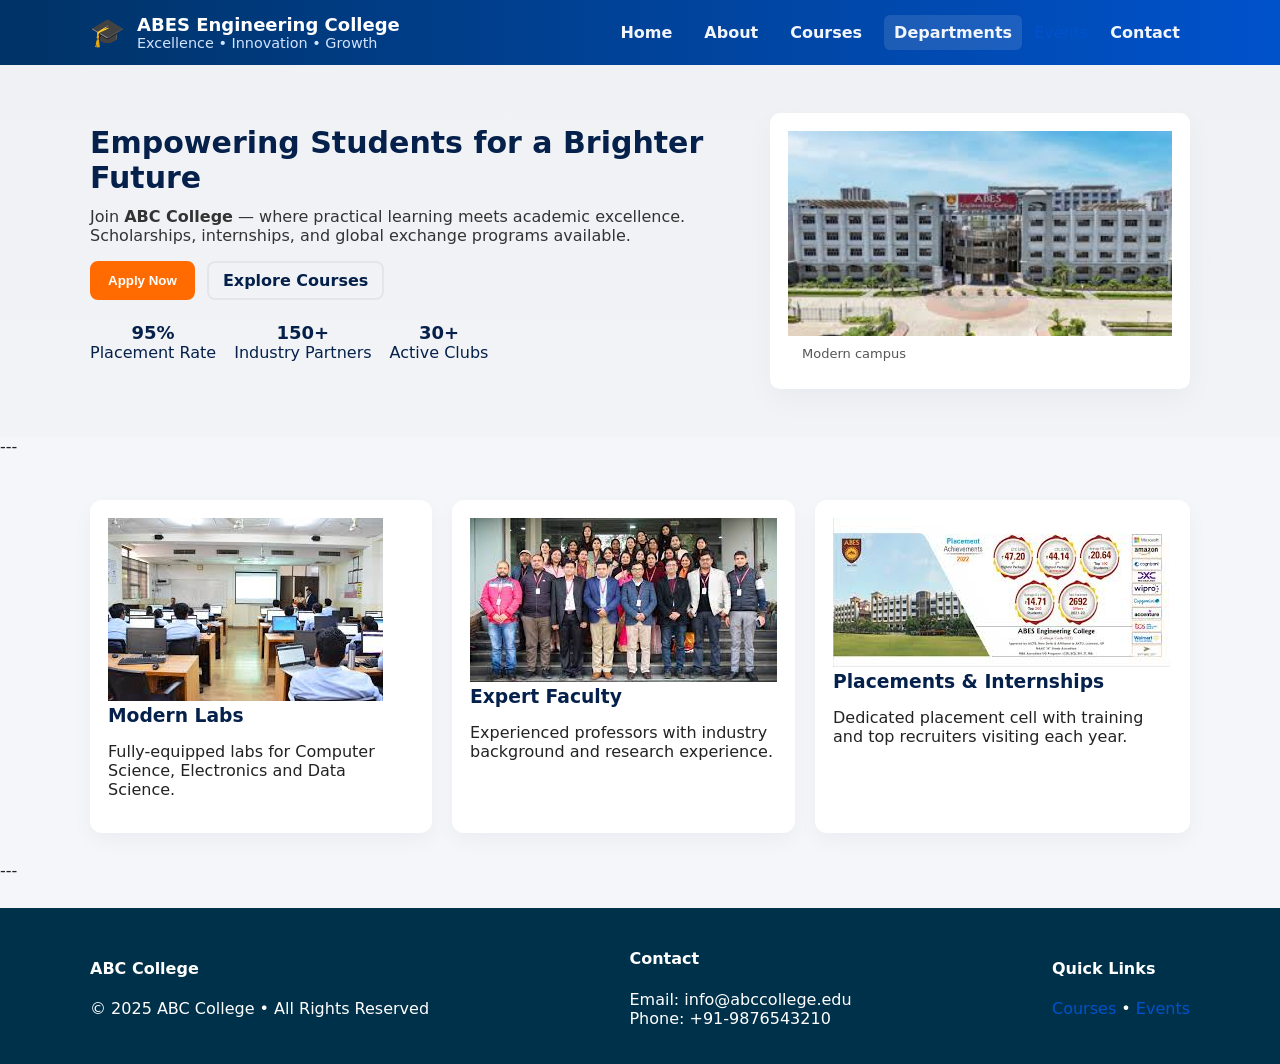
==== index.html @ 1a809150 "upload full project" ====
<!DOCTYPE html>
<html lang="en">
<head>
  <meta charset="utf-8" />
  <meta name="viewport" content="width=device-width,initial-scale=1" />
  <title>ABC College - Home</title>
  <link rel="stylesheet" href="style.css" />
  <script src="script.js" defer></script>
</head>
<body>
  <header class="site-header">
    <div class="container header-inner">
      <div class="brand">
        <div class="logo">🎓</div>
        <div>
          <h1 class="brand-title">ABES Engineering College</h1>
          <p class="tagline">Excellence • Innovation • Growth</p>
        </div>
      </div>
      <button class="menu-toggle" aria-label="Toggle menu">☰</button>
      <nav class="nav">
        <a href="index.html" class="nav-link">Home</a>
        <a href="about.html" class="nav-link">About</a>
        <a href="courses.html" class="nav-link">Courses</a>
        <a href="departments.html" class="nav-link active">Departments</a>
        <a href="events.html" class->Events</a>
        <a href="contact.html" class="nav-link">Contact</a>
      </nav>
    </div>
  </header>


  <section class="hero">
    <div class="container hero-grid">
      <div class="hero-left">
        <h2>Empowering Students for a Brighter Future</h2>
        <p class="lead">Join <strong>ABC College</strong> — where practical learning meets academic excellence. Scholarships, internships, and global exchange programs available.</p>

        <div class="hero-cta">
          <button id="applyBtn" class="btn btn-primary">Apply Now</button>
          <a href="courses.html" class="btn btn-outline">Explore Courses</a>
        </div>

        <ul class="hero-stats">
          <li><strong>95%</strong><span>Placement Rate</span></li>
          <li><strong>150+</strong><span>Industry Partners</span></li>
          <li><strong>30+</strong><span>Active Clubs</span></li>
        </ul>
      </div>

      <div class="hero-right">
        <div class="card card-illustration">
          <img src="college.jpg" alt="Modern college campus building" />
          <figcaption>Modern campus</figcaption>
        </div>
      </div>
    </div>
  </section>

  ---
  
  <section class="section container features">
    
    <div class="feature">
      <img src="lab.jpg" alt="Fully equipped modern computer and data science lab" class="feature-img" /> 
      <div class="feature-content">
        <h3>Modern Labs</h3>
        <p>Fully-equipped labs for Computer Science, Electronics and Data Science.</p>
      </div>
    </div>
    
    <div class="feature">
      <img src="faculty.jpg" alt="Experienced professor teaching students in a bright classroom" class="feature-img" />
      <div class="feature-content">
        <h3>Expert Faculty</h3>
        <p>Experienced professors with industry background and research experience.</p>
      </div>
    </div>
    
    <div class="feature">
      <img src="placement.jpg" alt="Students interacting with top recruiters at a placement drive" class="feature-img" />
      <div class="feature-content">
        <h3>Placements & Internships</h3>
        <p>Dedicated placement cell with training and top recruiters visiting each year.</p>
      </div>
    </div>
    
  </section>

  ---

  <footer class="site-footer">
    <div class="container footer-grid">
      <div>
        <h4>ABC College</h4>
        <p>© 2025 ABC College • All Rights Reserved</p>
      </div>
      <div>
        <h4>Contact</h4>
        <p>Email: info@abccollege.edu<br/>Phone: +91-9876543210</p>
      </div>
      <div>
        <h4>Quick Links</h4>
        <p><a href="courses.html">Courses</a> • <a href="events.html">Events</a></p>
      </div>
    </div>
  </footer>
  
  <div id="admissionModal" class="modal" aria-hidden="true">
    <div class="modal-panel" role="dialog" aria-modal="true" aria-labelledby="admissionTitle">
      <button class="modal-close" id="closeModal" aria-label="Close modal">✕</button>

      <div class="modal-split">
        <div class="modal-left">
          <h2 id="admissionTitle">Admission Form — 2025</h2>
          <p class="muted">Fill the form below to begin your application. Our admissions team will reach out within 2 business days.</p>

          <ul class="modal-bullets">
            <li><strong>Documents:</strong> 10th/12th marksheet, photo ID, passport photo</li>
            <li><strong>Fee:</strong> Application fee ₹500 (online)</li>
            <li><strong>Scholarships:</strong> Merit and need-based available</li>
          </ul>
        </div>

        <div class="modal-right">
          <form id="admissionForm" class="form">
            <div class="form-row">
              <label for="fullname">Full Name</label>
              <input id="fullname" name="fullname" type="text" required />
            </div>

            <div class="form-row">
              <label for="email">Email</label>
              <input id="email" name="email" type="email" required />
            </div>

            <div class="form-row">
              <label for="course">Choose Course</label>
              <select id="course" name="course" required>
                <option value="">-- Select --</option>
                <option>BCA</option>
                <option>MBA</option>
                <option>B.tech</option>
                <option>M.tech</option>
                <option>MCA</option>
                <option>M.sc</option>
              </select>
            </div>

            <div class="form-row">
              <label for="phone">Mobile Number</label>
              <input id="phone" name="phone" type="tel" pattern="[0-9]{10}" placeholder="10 digit mobile" required />
            </div>

            <div class="form-row">
              <label for="note">Short Statement</label>
              <textarea id="note" name="note" rows="3" maxlength="600" placeholder="Why do you want to join ABES E College?" required></textarea>
            </div>

            <div class="form-row form-actions">
              <button type="submit" class="btn btn-primary full">Submit Application</button>
            </div>

            <div class="form-note">By submitting you agree to our <a href="about.html">terms & policies</a>.</div>
          </form>
        </div>
      </div>
    </div>
  </div>

</body>
</html>
---- style.css ----
/* ========== RESET & BASE ========== */
* { box-sizing: border-box; }
html,body { margin:0; padding:0; font-family: Inter, system-ui, Arial, sans-serif; color:#222; background:#f4f6f9; }
a { color: #0052cc; text-decoration: none; }
.container { width: 92%; max-width: 1100px; margin: 0 auto; }

/* ========== HEADER ========== */
.site-header { background: linear-gradient(90deg,#003366,#0052cc); color:#fff; }
.header-inner { display:flex; gap:16px; align-items:center; justify-content:space-between; padding: 14px 0; }
.brand { display:flex; gap:12px; align-items:center; }
.logo { font-size:28px; }
.brand-title { margin:0; font-size:18px; font-weight:700; }
.brand-sub { font-size:12px; opacity:0.9; }

/* NAV */
.nav { display:flex; gap:12px; align-items:center; }
.nav-link { color:#fff; padding:8px 10px; border-radius:6px; opacity:0.95; font-weight:600; }
.nav-link:hover { background: rgba(255,255,255,0.08); }
.nav-link.active { background: rgba(255,255,255,0.12); }

/* menu toggle for small */
.menu-toggle { display:none; background:none; border:none; color:#fff; font-size:22px; cursor:pointer; }

/* ========== HERO ========== */
.hero { padding:48px 0; background:linear-gradient(180deg, rgba(0,0,0,0.02), rgba(0,0,0,0.01)); }
.hero-grid { display:grid; grid-template-columns: 1fr 420px; gap:30px; align-items:center; }
.hero-left h2 { font-size:30px; margin:0 0 12px 0; color:#05204a; }
.lead { color:#333; margin:0 0 16px 0; }
.hero-cta { display:flex; gap:12px; margin:14px 0 22px 0; }
.btn { padding:10px 16px; border-radius:8px; display:inline-block; font-weight:700; cursor:pointer; border:2px solid transparent; }
.btn-primary { background: #ff6b00; color:#fff; border-color: #ff6b00; }
.btn-primary:hover { background:#ff7f26; }
.btn-outline { background:transparent; color:#05204a; border:2px solid rgba(5,32,74,0.06); padding:8px 14px; }
.btn-outline:hover { background:#fff; box-shadow: 0 6px 18px rgba(3,37,78,0.06); }

/* hero stats */
.hero-stats { list-style:none; display:flex; gap:18px; margin-top:18px; padding:0; }
.hero-stats li { text-align:center; color:#05204a; }
.hero-stats strong { display:block; font-size:18px; }

/* hero card */
.card-illustration { background:#fff; border-radius:12px; overflow:hidden; box-shadow: 0 10px 30px rgba(3,37,78,0.06); }
.card-illustration img { width:100%; display:block; }
.card-illustration figcaption { padding:10px 14px; font-size:13px; color:#555; }

/* ========== SECTIONS ========== */
.section { padding:28px 0; }
.section-light { background:#ffffff; border-radius:10px; padding:20px; box-shadow: 0 6px 20px rgba(3,37,78,0.03); margin: 20px auto; }

/* features */
.features { display:flex; gap:20px; justify-content:space-between; margin-top:16px; }
.feature { background:#fff; padding:18px; border-radius:12px; flex:1; box-shadow: 0 8px 20px rgba(3,37,78,0.04); }
.feature h3 { margin:0 0 8px 0; color:#05204a; }

/* news grid */
.news-grid { display:grid; grid-template-columns: repeat(3,1fr); gap:16px; }
.news-card { background:#fff; padding:16px; border-radius:10px; box-shadow: 0 8px 20px rgba(3,37,78,0.04); }

/* ========== CARDS & GRIDS ========== */
.card-grid { display:grid; grid-template-columns: repeat(auto-fit,minmax(260px,1fr)); gap:16px; margin-top:12px; }
.card { background:#fff; padding:18px; border-radius:10px; box-shadow: 0 10px 30px rgba(3,37,78,0.04); }
.card h3 { margin-top:0; }
.card-cta { margin-top:12px; }

/* departments */
.dept-grid { display:grid; grid-template-columns: repeat(auto-fit,minmax(220px,1fr)); gap:14px; }
.dept-card { background:#fff; padding:16px; border-radius:10px; box-shadow: 0 8px 24px rgba(3,37,78,0.04); }

/* events */
.events-grid { display:grid; grid-template-columns: repeat(auto-fit,minmax(220px,1fr)); gap:16px; margin-top:12px; }
.event-card { background:#fff; padding:16px; border-radius:10px; box-shadow: 0 8px 24px rgba(3,37,78,0.04); position:relative; overflow:hidden; }
.event-date { position:absolute; right:12px; top:12px; background: #ff6b00; color:#fff; padding:6px 10px; border-radius:8px; font-weight:700; }

/* contact grid */
.contact-grid { display:grid; grid-template-columns: 1fr 1fr 1fr; gap:14px; align-items:start; }

/* contact cards */
.contact-card, .contact-form-card { background:#fff; padding:16px; border-radius:10px; box-shadow: 0 8px 24px rgba(3,37,78,0.04); }

/* form basics */
.form { display:flex; flex-direction:column; gap:8px; }
.form-row { display:flex; flex-direction:column; }
.form-row label { font-weight:600; margin-bottom:6px; color:#16325c; }
input[type="text"], input[type="email"], input[type="tel"], select, textarea { padding:10px; border-radius:8px; border:1px solid #d6dfee; background:#fbfdff; font-size:14px; }

/* form actions */
.form-actions { margin-top:8px; }
.full { width:100%; }

/* small helper */
.muted { color:#5a6b89; font-size:14px; }
.form-note { margin-top:8px; font-size:13px; color:#5a6b89; }

/* ========== MODAL ========== */
.modal { position:fixed; inset:0; display:none; align-items:center; justify-content:center; background: rgba(2,6,23,0.45); z-index:99999; padding:24px; }
.modal-panel { width:100%; max-width:980px; background:#fff; border-radius:12px; overflow:hidden; box-shadow: 0 25px 60px rgba(3,37,78,0.35); position:relative; }
.modal-close { position:absolute; right:12px; top:12px; background:#fff; border:none; font-size:18px; cursor:pointer; padding:6px 8px; border-radius:8px; }
.modal-split { display:grid; grid-template-columns: 1fr 420px; gap:0; }
.modal-left { padding:28px 34px; background: linear-gradient(180deg,#f7fbff,#fff); min-height:100%; }
.modal-right { padding:24px 28px; background:#fff; }
.modal-bullets { list-style:none; padding:0; margin-top:16px; color:#42506b; }
.modal-bullets li { margin:8px 0; }

/* ========== FOOTER ========== */
.site-footer { background:#00314a; color:#fff; padding:20px 0; margin-top:28px; }
.footer-grid { display:flex; gap:20px; justify-content:space-between; align-items:center; }

/* ========== THANKYOU ========== */
.thankyou { display:flex; align-items:center; justify-content:center; min-height:60vh; }
.thank-card { background:#fff; padding:36px; border-radius:12px; text-align:center; box-shadow: 0 20px 60px rgba(3,37,78,0.1); }

/* ========== TOAST ========== */
.toast { position:fixed; right:18px; bottom:18px; background:#05204a; color:#fff; padding:12px 16px; border-radius:8px; display:none; box-shadow: 0 8px 30px rgba(3,37,78,0.2); }

/* ========== RESPONSIVE ========== */
@media (max-width: 980px) {
  .hero-grid { grid-template-columns: 1fr; }
  .modal-split { grid-template-columns: 1fr; }
  .nav { display:none; position:absolute; right:18px; top:72px; background: linear-gradient(90deg,#003366,#0052cc); padding:10px; border-radius:8px; flex-direction:column; width:220px; }
  .menu-toggle { display:block; }
  .contact-grid { grid-template-columns: 1fr; }
  .hero-stats { flex-direction:column; gap:8px; align-items:flex-start;}
  .news-grid { grid-template-columns: 1fr; }
}

@media (max-width: 520px) {
  .container { width:94%; }
  .header-inner { gap:8px; }
  .brand-sub { display:none; }
  .brand-title { font-size:16px; }
  .hero-left h2 { font-size:20px; }
}
.tagline {
  font-size: 0.9rem;
  color: #d0e4ff;
  margin: 0;
}


.event-date {
    position: absolute;
    top: 5px; 
    right: 5px; 
    
    background-color: #ff7f00;
    color: white;
    padding: 5px 10px;
    border-radius: 5px;
    font-weight: bold;
    font-size: 0.9em;
    z-index: 10;
}

.event-card {
    position: relative;
    /* Other card styles here */
}

.event-card h3 {
    margin-top: 15px;
}
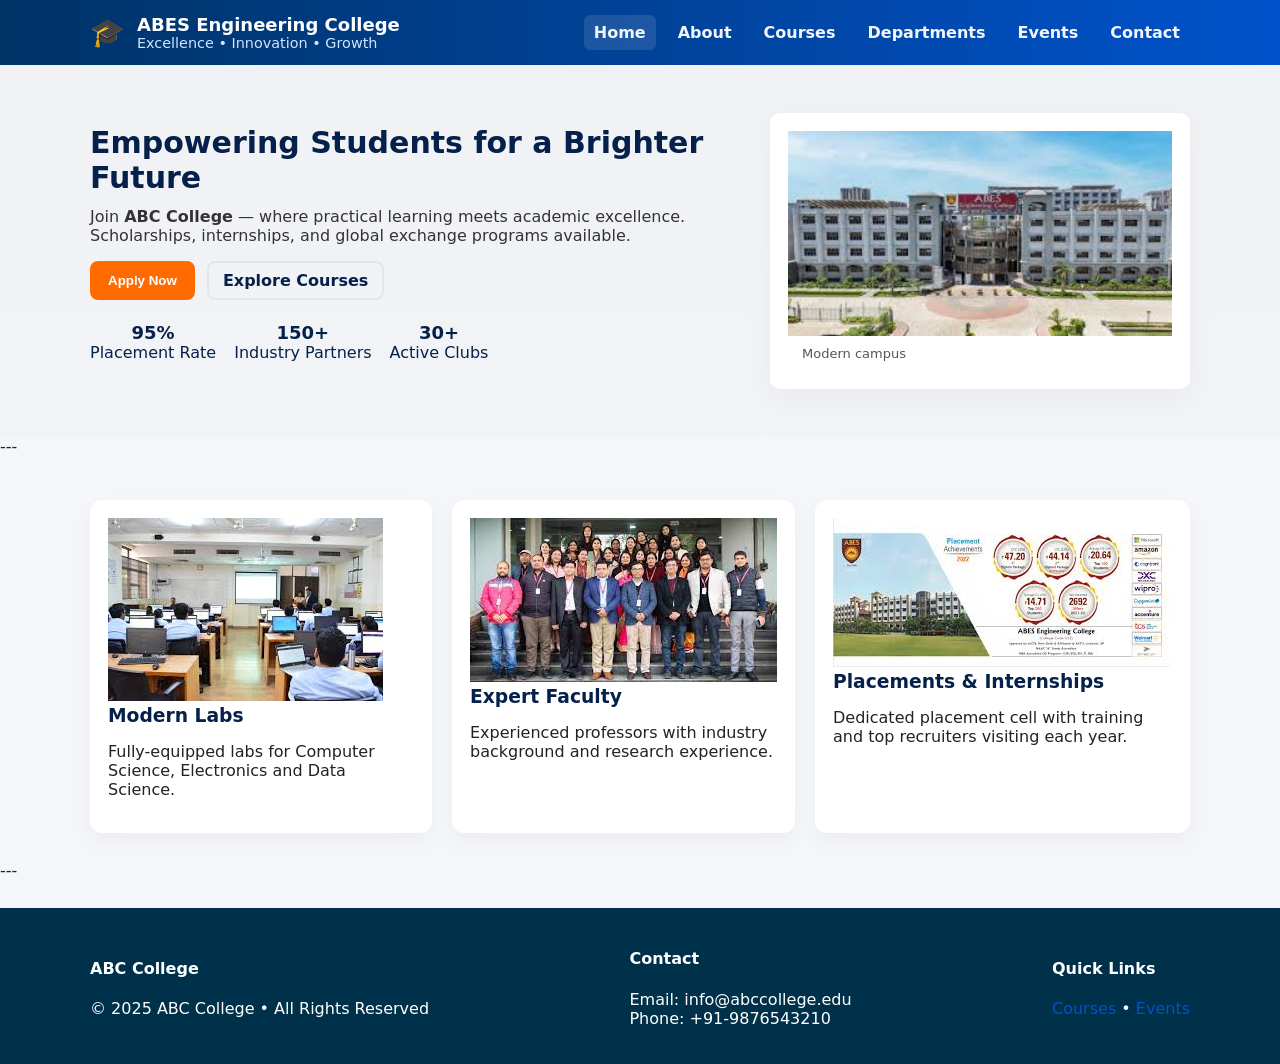
==== commit 7f8b8e8c: "all files updated" ====
--- a/index.html
+++ b/index.html
@@ -19,11 +19,11 @@
       </div>
       <button class="menu-toggle" aria-label="Toggle menu">☰</button>
       <nav class="nav">
-        <a href="index.html" class="nav-link">Home</a>
+        <a href="index.html" class="nav-link active">Home</a>
         <a href="about.html" class="nav-link">About</a>
         <a href="courses.html" class="nav-link">Courses</a>
-        <a href="departments.html" class="nav-link active">Departments</a>
-        <a href="events.html" class->Events</a>
+        <a href="departments.html" class="nav-link">Departments</a>
+        <a href="events.html" class="nav-link">Events</a>
         <a href="contact.html" class="nav-link">Contact</a>
       </nav>
     </div>
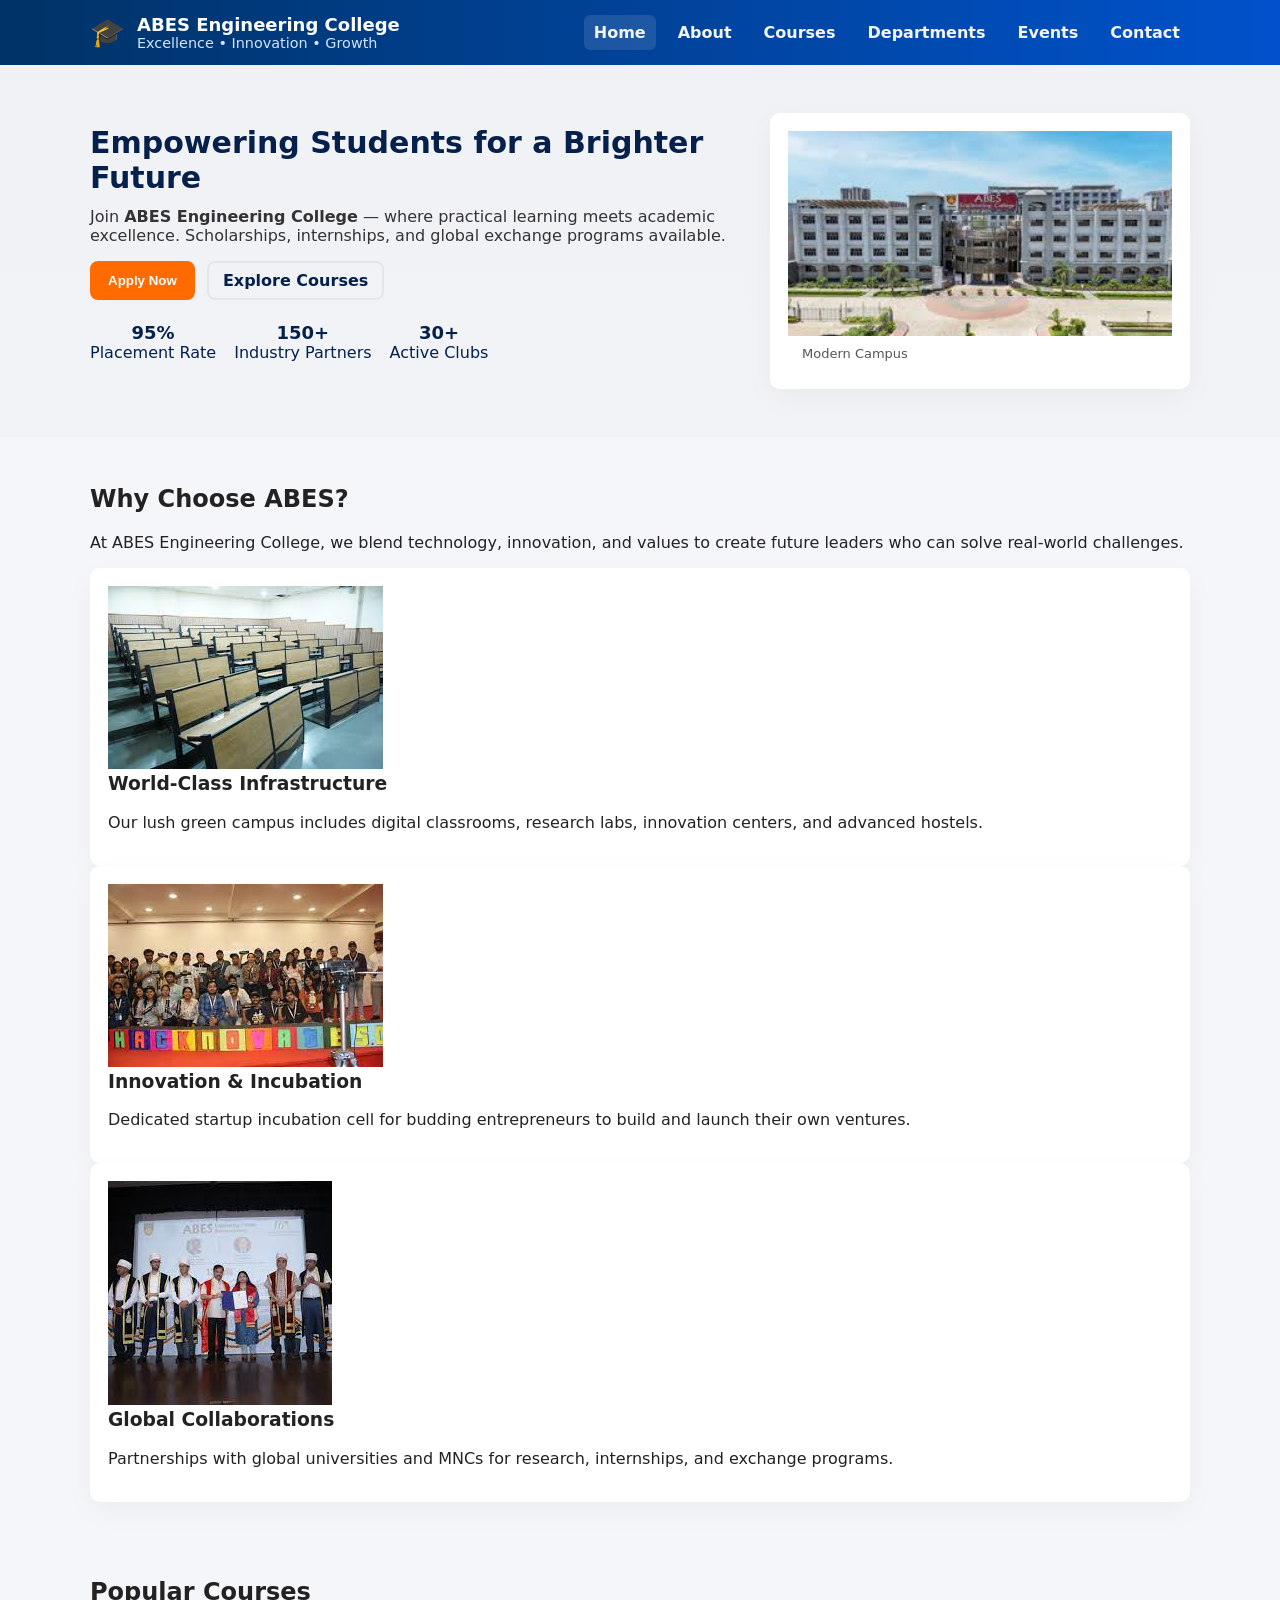
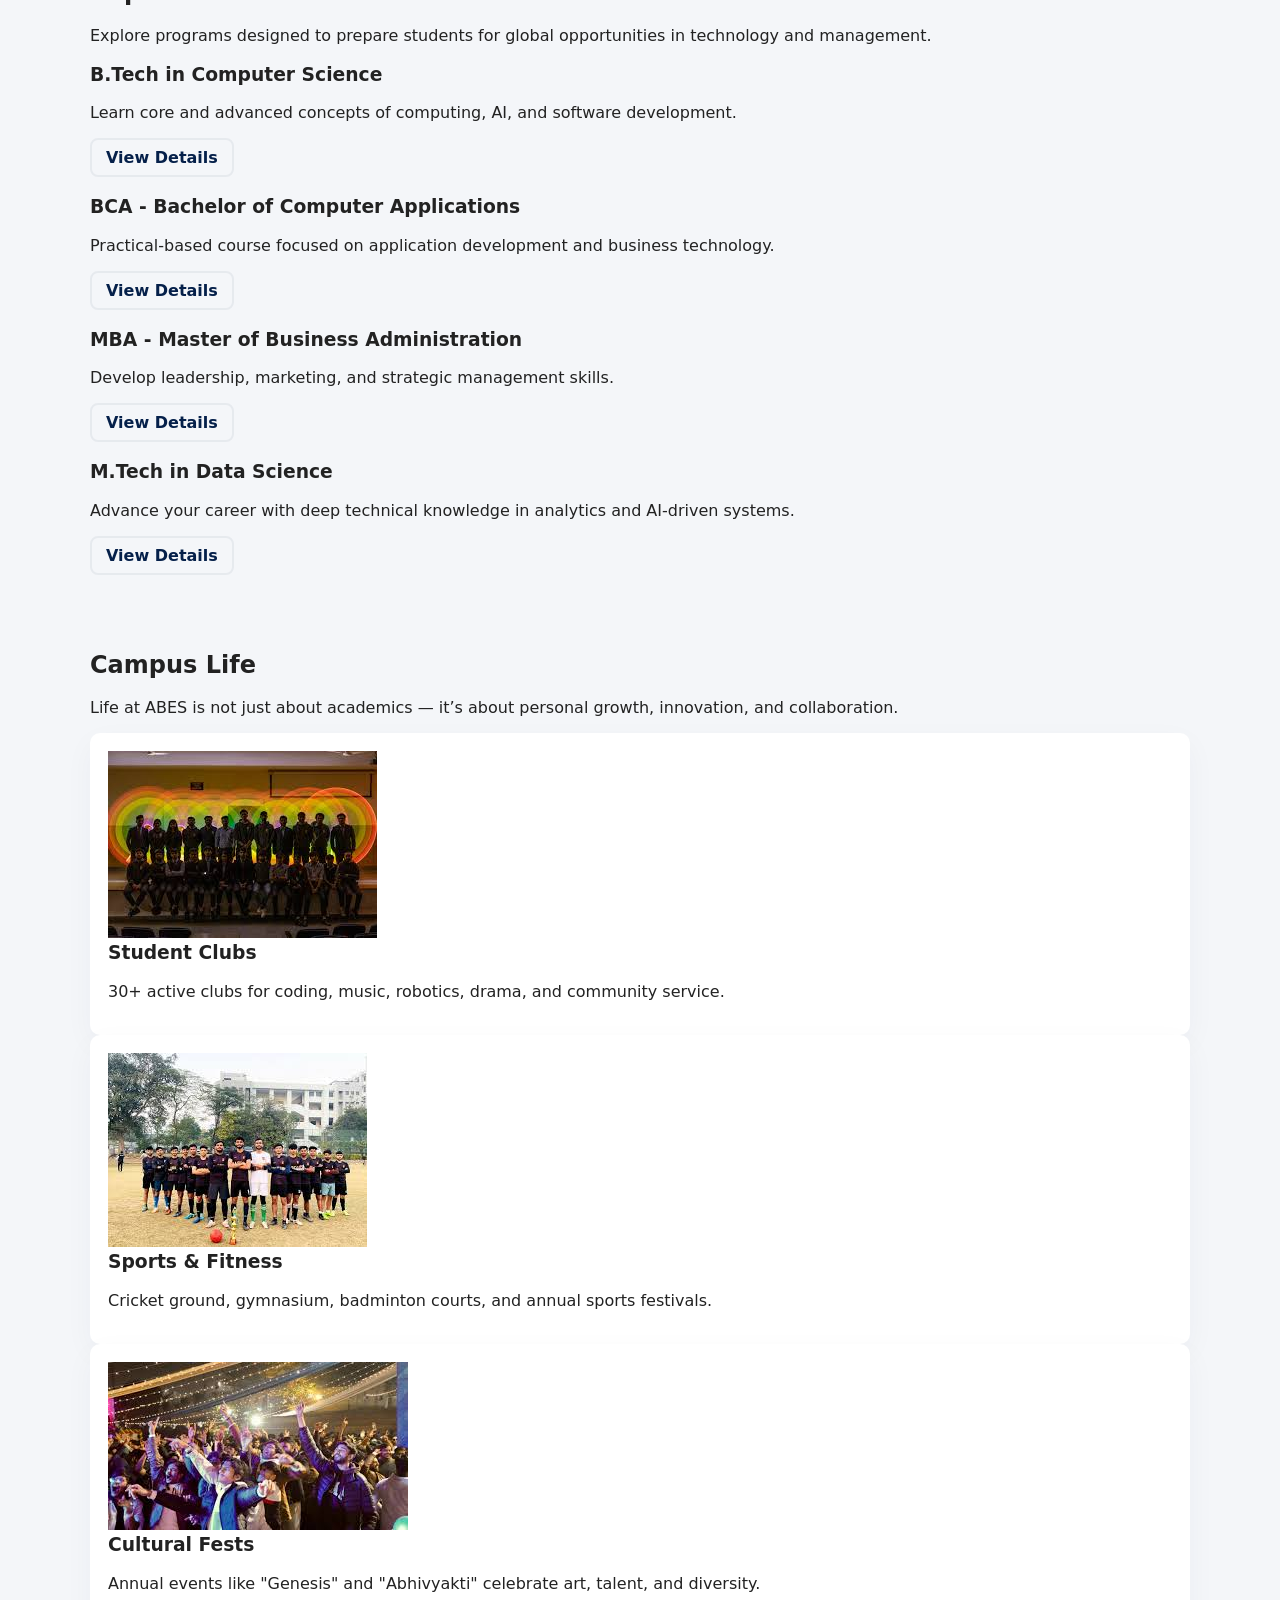
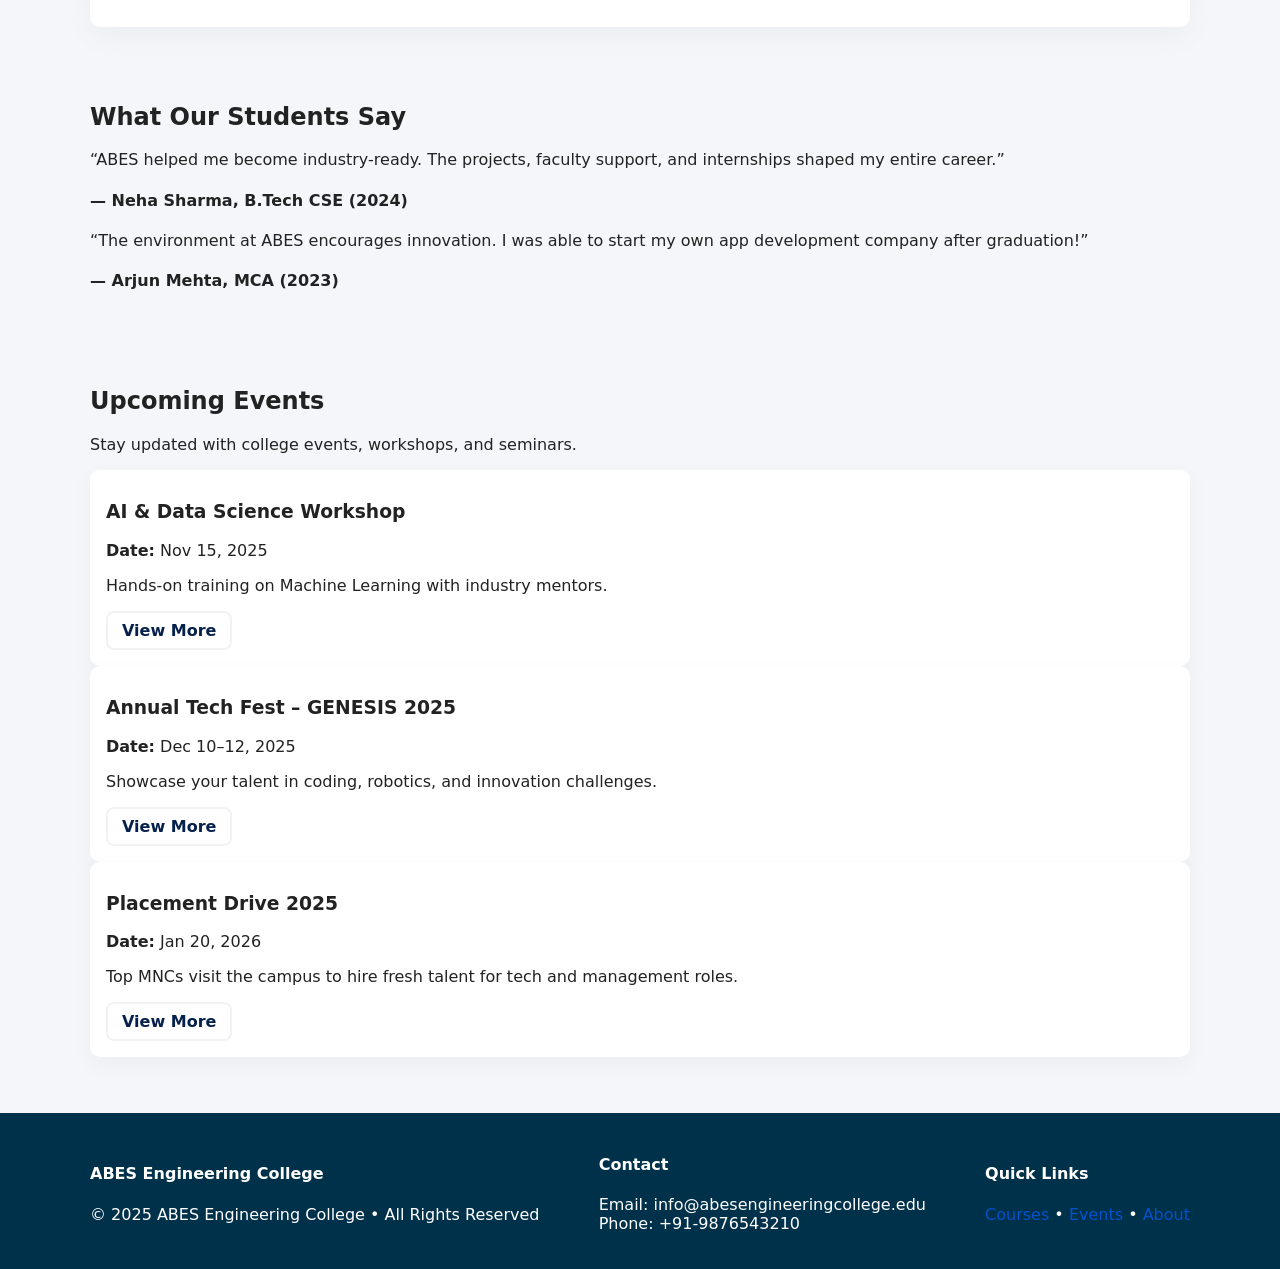
==== commit 8eb83773: "updated files" ====
--- a/index.html
+++ b/index.html
@@ -7,7 +7,9 @@
   <link rel="stylesheet" href="style.css" />
   <script src="script.js" defer></script>
 </head>
+
 <body>
+  <!-- ===== Header ===== -->
   <header class="site-header">
     <div class="container header-inner">
       <div class="brand">
@@ -29,12 +31,12 @@
     </div>
   </header>
 
-
+  <!-- ===== Hero Section ===== -->
   <section class="hero">
     <div class="container hero-grid">
       <div class="hero-left">
         <h2>Empowering Students for a Brighter Future</h2>
-        <p class="lead">Join <strong>ABC College</strong> — where practical learning meets academic excellence. Scholarships, internships, and global exchange programs available.</p>
+        <p class="lead">Join <strong>ABES Engineering College</strong> — where practical learning meets academic excellence. Scholarships, internships, and global exchange programs available.</p>
 
         <div class="hero-cta">
           <button id="applyBtn" class="btn btn-primary">Apply Now</button>
@@ -50,62 +52,164 @@
 
       <div class="hero-right">
         <div class="card card-illustration">
-          <img src="college.jpg" alt="Modern college campus building" />
-          <figcaption>Modern campus</figcaption>
-        </div>
-      </div>
-    </div>
-  </section>
-
-  ---
-  
-  <section class="section container features">
-    
-    <div class="feature">
-      <img src="lab.jpg" alt="Fully equipped modern computer and data science lab" class="feature-img" /> 
-      <div class="feature-content">
-        <h3>Modern Labs</h3>
-        <p>Fully-equipped labs for Computer Science, Electronics and Data Science.</p>
-      </div>
-    </div>
-    
-    <div class="feature">
-      <img src="faculty.jpg" alt="Experienced professor teaching students in a bright classroom" class="feature-img" />
-      <div class="feature-content">
-        <h3>Expert Faculty</h3>
-        <p>Experienced professors with industry background and research experience.</p>
-      </div>
-    </div>
-    
-    <div class="feature">
-      <img src="placement.jpg" alt="Students interacting with top recruiters at a placement drive" class="feature-img" />
-      <div class="feature-content">
-        <h3>Placements & Internships</h3>
-        <p>Dedicated placement cell with training and top recruiters visiting each year.</p>
-      </div>
-    </div>
-    
-  </section>
-
-  ---
-
+          <img src="college.jpg" alt="Modern campus" />
+          <figcaption>Modern Campus</figcaption>
+        </div>
+      </div>
+    </div>
+  </section>
+
+  <!-- ===== About Highlights ===== -->
+  <section class="section container about-highlight">
+    <h2 class="section-title">Why Choose ABES?</h2>
+    <p class="section-desc">At ABES Engineering College, we blend technology, innovation, and values to create future leaders who can solve real-world challenges.</p>
+
+    <div class="grid-3">
+      <div class="card">
+        <img src="img/infrastructure.jpg" alt="World-class infrastructure" />
+        <h3>World-Class Infrastructure</h3>
+        <p>Our lush green campus includes digital classrooms, research labs, innovation centers, and advanced hostels.</p>
+      </div>
+
+      <div class="card">
+        <img src="img/innovation.jpg" alt="Innovation and Incubation" />
+        <h3>Innovation & Incubation</h3>
+        <p>Dedicated startup incubation cell for budding entrepreneurs to build and launch their own ventures.</p>
+      </div>
+
+      <div class="card">
+        <img src="img/collaboration.jpg" alt="Global collaboration" />
+        <h3>Global Collaborations</h3>
+        <p>Partnerships with global universities and MNCs for research, internships, and exchange programs.</p>
+      </div>
+    </div>
+  </section>
+
+  <!-- ===== Courses Overview ===== -->
+  <section class="section bg-light">
+    <div class="container">
+      <h2 class="section-title">Popular Courses</h2>
+      <p class="section-desc">Explore programs designed to prepare students for global opportunities in technology and management.</p>
+
+      <div class="grid-4">
+        <div class="course-card">
+          <h3>B.Tech in Computer Science</h3>
+          <p>Learn core and advanced concepts of computing, AI, and software development.</p>
+          <a href="courses.html" class="btn btn-outline">View Details</a>
+        </div>
+
+        <div class="course-card">
+          <h3>BCA - Bachelor of Computer Applications</h3>
+          <p>Practical-based course focused on application development and business technology.</p>
+          <a href="courses.html" class="btn btn-outline">View Details</a>
+        </div>
+
+        <div class="course-card">
+          <h3>MBA - Master of Business Administration</h3>
+          <p>Develop leadership, marketing, and strategic management skills.</p>
+          <a href="courses.html" class="btn btn-outline">View Details</a>
+        </div>
+
+        <div class="course-card">
+          <h3>M.Tech in Data Science</h3>
+          <p>Advance your career with deep technical knowledge in analytics and AI-driven systems.</p>
+          <a href="courses.html" class="btn btn-outline">View Details</a>
+        </div>
+      </div>
+    </div>
+  </section>
+
+  <!-- ===== Campus Life ===== -->
+  <section class="section container campus-life">
+    <h2 class="section-title">Campus Life</h2>
+    <p class="section-desc">Life at ABES is not just about academics — it’s about personal growth, innovation, and collaboration.</p>
+
+    <div class="grid-3">
+      <div class="card">
+        <img src="img/clubs.jpg" alt="Student Clubs" />
+        <h3>Student Clubs</h3>
+        <p>30+ active clubs for coding, music, robotics, drama, and community service.</p>
+      </div>
+
+      <div class="card">
+        <img src="img/sports.jpg" alt="Sports Activities" />
+        <h3>Sports & Fitness</h3>
+        <p>Cricket ground, gymnasium, badminton courts, and annual sports festivals.</p>
+      </div>
+
+      <div class="card">
+        <img src="img/fest.jpg" alt="Cultural Fests" />
+        <h3>Cultural Fests</h3>
+        <p>Annual events like "Genesis" and "Abhivyakti" celebrate art, talent, and diversity.</p>
+      </div>
+    </div>
+  </section>
+
+  <!-- ===== Testimonials ===== -->
+  <section class="section bg-light testimonials">
+    <div class="container">
+      <h2 class="section-title">What Our Students Say</h2>
+      <div class="grid-2">
+        <div class="testimonial">
+          <p>“ABES helped me become industry-ready. The projects, faculty support, and internships shaped my entire career.”</p>
+          <h4>— Neha Sharma, B.Tech CSE (2024)</h4>
+        </div>
+        <div class="testimonial">
+          <p>“The environment at ABES encourages innovation. I was able to start my own app development company after graduation!”</p>
+          <h4>— Arjun Mehta, MCA (2023)</h4>
+        </div>
+      </div>
+    </div>
+  </section>
+
+  <!-- ===== Events Preview ===== -->
+  <section class="section container events-preview">
+    <h2 class="section-title">Upcoming Events</h2>
+    <p class="section-desc">Stay updated with college events, workshops, and seminars.</p>
+
+    <div class="grid-3">
+      <div class="event-card">
+        <h3>AI & Data Science Workshop</h3>
+        <p><strong>Date:</strong> Nov 15, 2025</p>
+        <p>Hands-on training on Machine Learning with industry mentors.</p>
+        <a href="events.html" class="btn btn-outline">View More</a>
+      </div>
+
+      <div class="event-card">
+        <h3>Annual Tech Fest – GENESIS 2025</h3>
+        <p><strong>Date:</strong> Dec 10–12, 2025</p>
+        <p>Showcase your talent in coding, robotics, and innovation challenges.</p>
+        <a href="events.html" class="btn btn-outline">View More</a>
+      </div>
+
+      <div class="event-card">
+        <h3>Placement Drive 2025</h3>
+        <p><strong>Date:</strong> Jan 20, 2026</p>
+        <p>Top MNCs visit the campus to hire fresh talent for tech and management roles.</p>
+        <a href="events.html" class="btn btn-outline">View More</a>
+      </div>
+    </div>
+  </section>
+
+  <!-- ===== Footer ===== -->
   <footer class="site-footer">
     <div class="container footer-grid">
       <div>
-        <h4>ABC College</h4>
-        <p>© 2025 ABC College • All Rights Reserved</p>
+        <h4>ABES Engineering College</h4>
+        <p>© 2025 ABES Engineering College • All Rights Reserved</p>
       </div>
       <div>
         <h4>Contact</h4>
-        <p>Email: info@abccollege.edu<br/>Phone: +91-9876543210</p>
+        <p>Email: info@abesengineeringcollege.edu<br>Phone: +91-9876543210</p>
       </div>
       <div>
         <h4>Quick Links</h4>
-        <p><a href="courses.html">Courses</a> • <a href="events.html">Events</a></p>
+        <p><a href="courses.html">Courses</a> • <a href="events.html">Events</a> • <a href="about.html">About</a></p>
       </div>
     </div>
   </footer>
-  
+
+  <!-- ===== Modal (Admission Form) ===== -->
   <div id="admissionModal" class="modal" aria-hidden="true">
     <div class="modal-panel" role="dialog" aria-modal="true" aria-labelledby="admissionTitle">
       <button class="modal-close" id="closeModal" aria-label="Close modal">✕</button>
@@ -117,8 +221,8 @@
 
           <ul class="modal-bullets">
             <li><strong>Documents:</strong> 10th/12th marksheet, photo ID, passport photo</li>
-            <li><strong>Fee:</strong> Application fee ₹500 (online)</li>
-            <li><strong>Scholarships:</strong> Merit and need-based available</li>
+            <li><strong>Fee:</strong> ₹500 (online)</li>
+            <li><strong>Scholarships:</strong> Merit & Need-based available</li>
           </ul>
         </div>
 
@@ -126,47 +230,35 @@
           <form id="admissionForm" class="form">
             <div class="form-row">
               <label for="fullname">Full Name</label>
-              <input id="fullname" name="fullname" type="text" required />
-            </div>
-
+              <input id="fullname" type="text" required />
+            </div>
             <div class="form-row">
               <label for="email">Email</label>
-              <input id="email" name="email" type="email" required />
-            </div>
-
+              <input id="email" type="email" required />
+            </div>
             <div class="form-row">
               <label for="course">Choose Course</label>
-              <select id="course" name="course" required>
+              <select id="course" required>
                 <option value="">-- Select --</option>
                 <option>BCA</option>
+                <option>B.Tech</option>
+                <option>MCA</option>
                 <option>MBA</option>
-                <option>B.tech</option>
-                <option>M.tech</option>
-                <option>MCA</option>
-                <option>M.sc</option>
               </select>
             </div>
-
             <div class="form-row">
               <label for="phone">Mobile Number</label>
-              <input id="phone" name="phone" type="tel" pattern="[0-9]{10}" placeholder="10 digit mobile" required />
-            </div>
-
+              <input id="phone" type="tel" pattern="[0-9]{10}" placeholder="10-digit mobile" required />
+            </div>
             <div class="form-row">
               <label for="note">Short Statement</label>
-              <textarea id="note" name="note" rows="3" maxlength="600" placeholder="Why do you want to join ABES E College?" required></textarea>
-            </div>
-
-            <div class="form-row form-actions">
-              <button type="submit" class="btn btn-primary full">Submit Application</button>
-            </div>
-
-            <div class="form-note">By submitting you agree to our <a href="about.html">terms & policies</a>.</div>
+              <textarea id="note" rows="3" maxlength="600" placeholder="Why do you want to join ABES?" required></textarea>
+            </div>
+            <button type="submit" class="btn btn-primary full">Submit Application</button>
           </form>
         </div>
       </div>
     </div>
   </div>
-
 </body>
-</html>+</html>
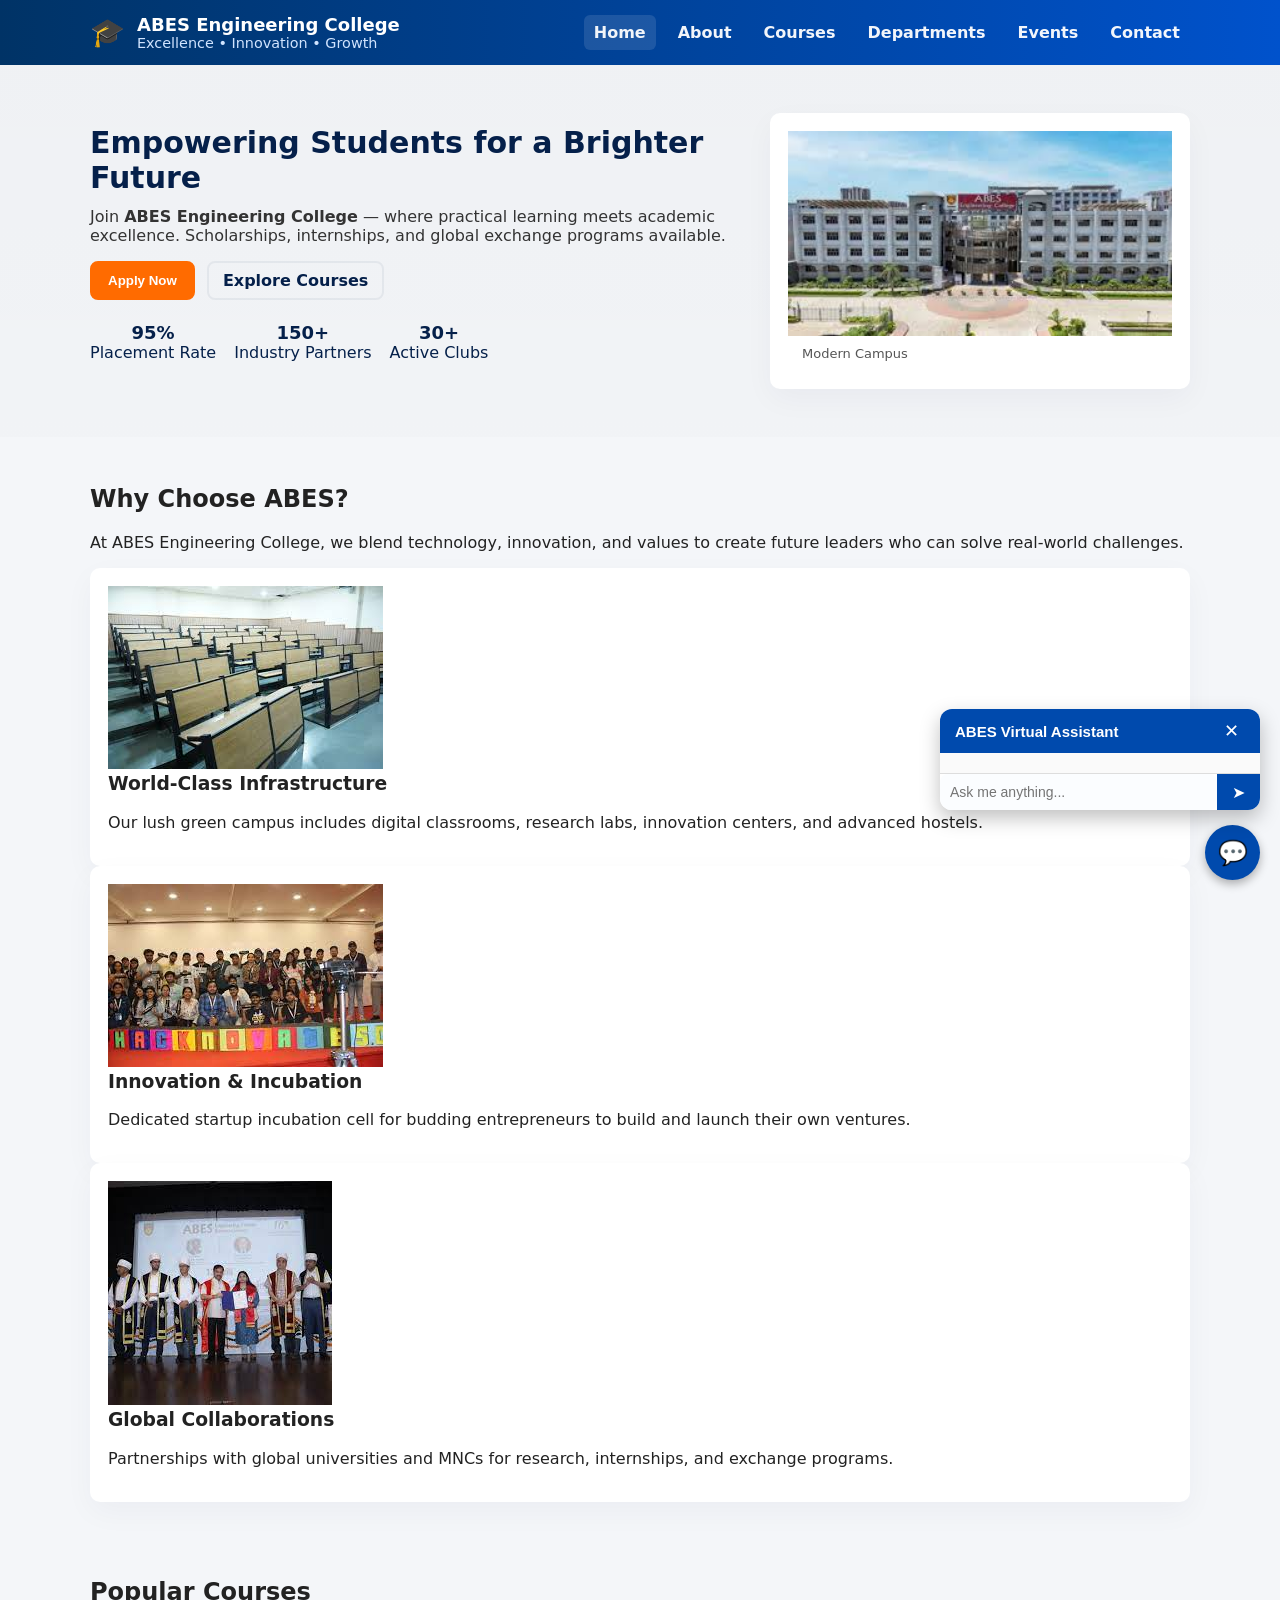
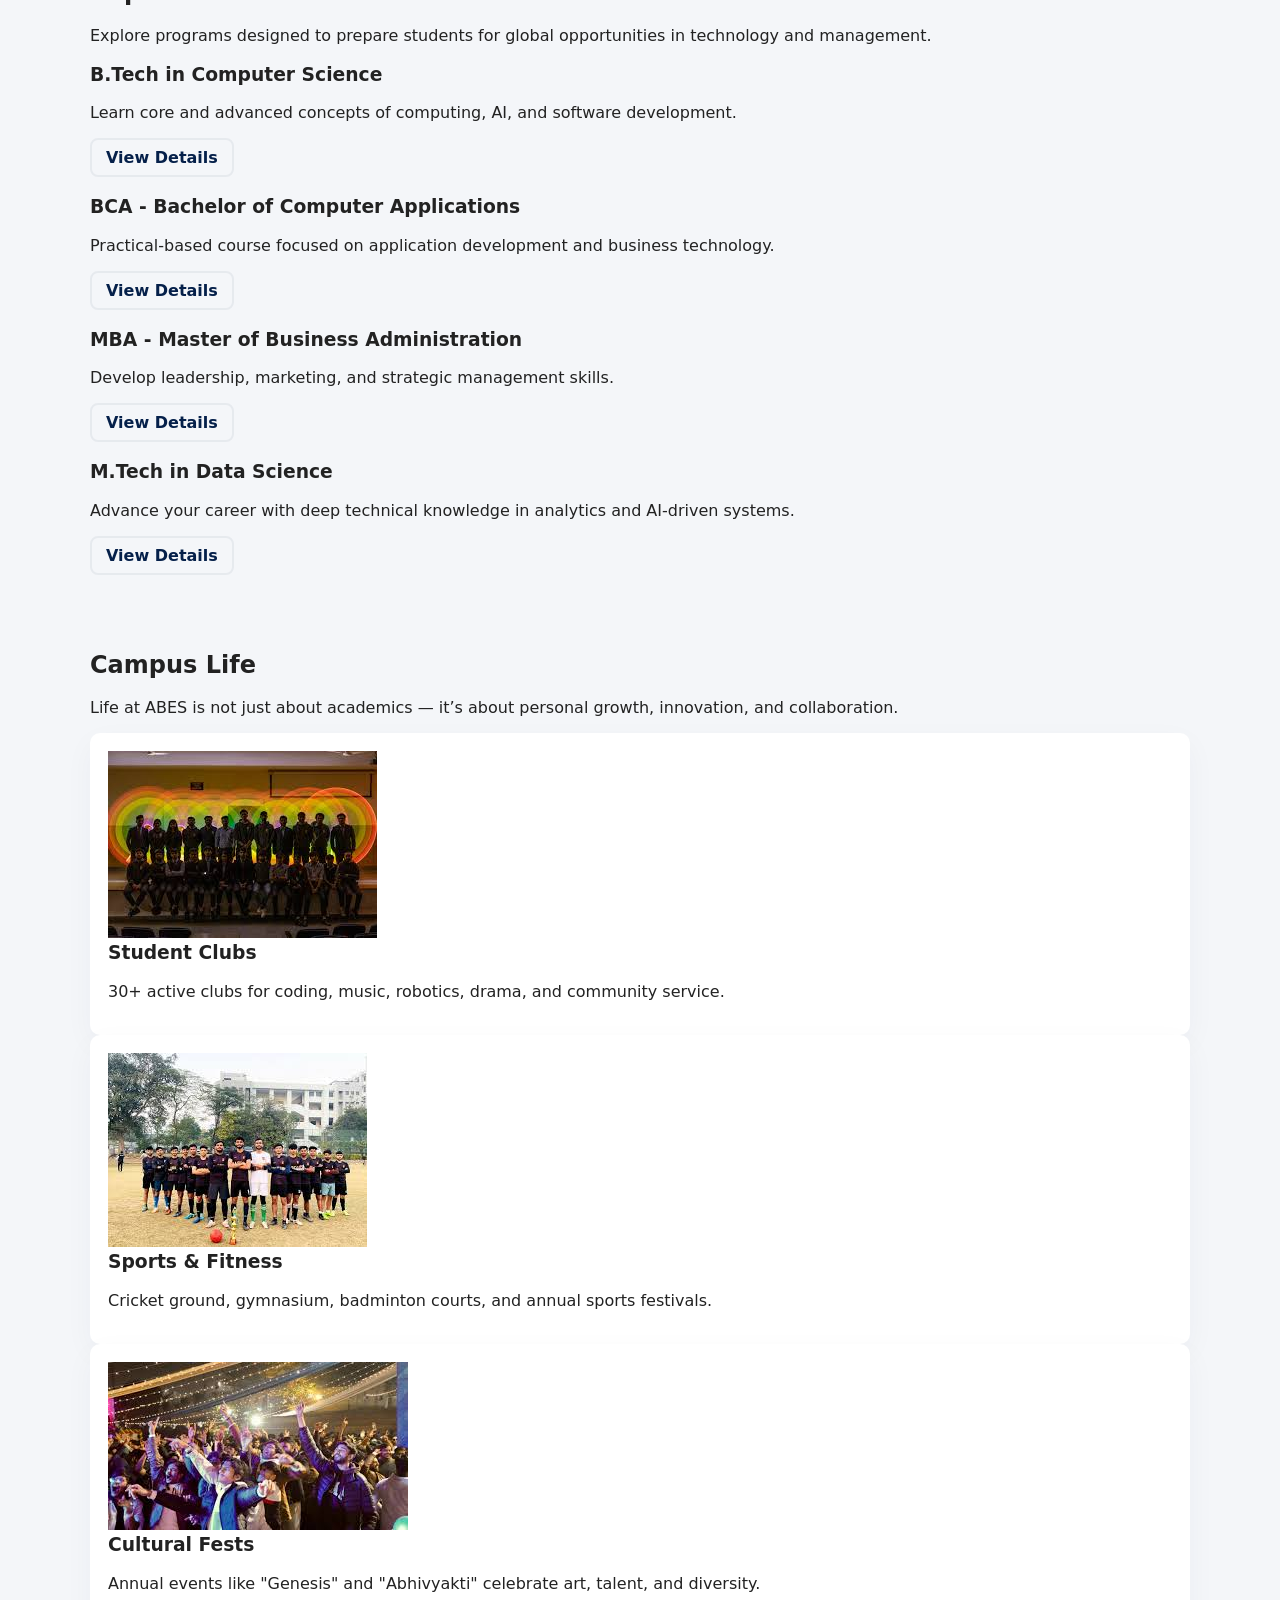
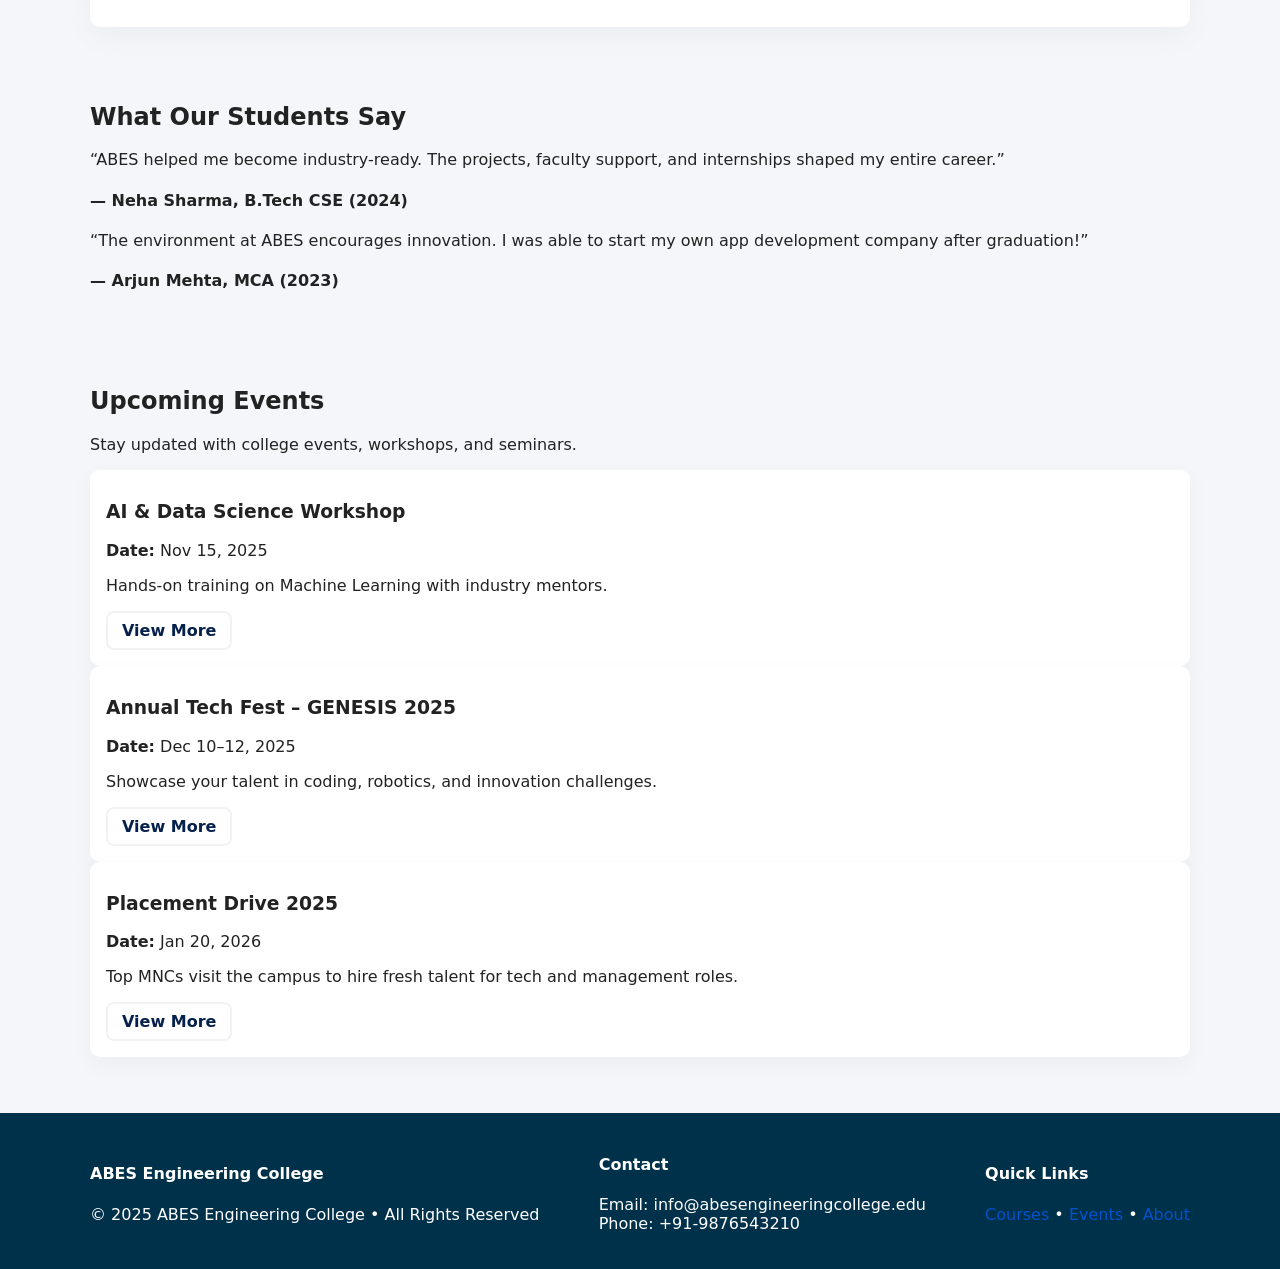
==== commit 2f3adbce: "updated all files" ====
--- a/index.html
+++ b/index.html
@@ -260,5 +260,28 @@
       </div>
     </div>
   </div>
+
+  <!-- ===== Chatbot (HTML Only) ===== -->
+  <!-- ===== Chatbot (ABES Virtual Assistant) ===== -->
+<!-- ===== Chatbot (ABES Virtual Assistant) ===== -->
+<div id="chatbot">
+  <button id="chatbot-toggle" aria-label="Open chatbot">💬</button>
+
+  <div id="chatbot-window" class="hidden">
+    <div id="chatbot-header">
+      <h4>ABES Virtual Assistant</h4>
+      <button id="chatbot-close" aria-label="Close chatbot">✕</button>
+    </div>
+
+    <div id="chatbot-messages"></div>
+
+    <div id="chatbot-input-area">
+      <input type="text" id="chatbot-input" placeholder="Ask me anything..." />
+      <button id="chatbot-send">➤</button>
+    </div>
+  </div>
+</div>
+
+
 </body>
 </html>
--- a/style.css
+++ b/style.css
@@ -159,3 +159,146 @@
 .event-card h3 {
     margin-top: 15px;
 }
+/* ===== Chatbot Styles ===== */
+#chatbot {
+  position: fixed;
+  bottom: 20px;
+  right: 20px;
+  z-index: 9999;
+  font-family: 'Poppins', sans-serif;
+}
+
+#chatbot-toggle {
+  background: #004aad;
+  color: #fff;
+  border: none;
+  border-radius: 50%;
+  width: 55px;
+  height: 55px;
+  font-size: 24px;
+  cursor: pointer;
+  box-shadow: 0 4px 10px rgba(0, 0, 0, 0.3);
+  transition: all 0.3s ease;
+}
+
+#chatbot-toggle:hover {
+  transform: scale(1.08);
+  background: #005fe0;
+}
+
+#chatbot-window {
+  position: fixed;
+  bottom: 90px;
+  right: 20px;
+  width: 320px;
+  max-height: 450px;
+  background: #ffffff;
+  border-radius: 12px;
+  box-shadow: 0 8px 20px rgba(0, 0, 0, 0.25);
+  display: flex;
+  flex-direction: column;
+  overflow: hidden;
+  animation: fadeIn 0.3s ease;
+}
+
+.hidden {
+  display: none;
+}
+
+#chatbot-header {
+  background: #004aad;
+  color: #fff;
+  padding: 10px 15px;
+  display: flex;
+  justify-content: space-between;
+  align-items: center;
+}
+
+#chatbot-header h4 {
+  font-size: 15px;
+  font-weight: 600;
+  margin: 0;
+}
+
+#chatbot-close {
+  background: none;
+  border: none;
+  color: #fff;
+  font-size: 18px;
+  cursor: pointer;
+}
+
+#chatbot-messages {
+  flex: 1;
+  padding: 10px;
+  overflow-y: auto;
+  font-size: 14px;
+  background: #fafafa;
+}
+
+.message {
+  margin: 8px 0;
+  line-height: 1.5;
+}
+
+.user {
+  text-align: right;
+}
+
+.user span {
+  display: inline-block;
+  background: #004aad;
+  color: #fff;
+  padding: 6px 10px;
+  border-radius: 12px 12px 0 12px;
+  max-width: 80%;
+  word-wrap: break-word;
+}
+
+.bot span {
+  display: inline-block;
+  background: #f1f1f1;
+  padding: 6px 10px;
+  border-radius: 12px 12px 12px 0;
+  max-width: 80%;
+  word-wrap: break-word;
+}
+
+#chatbot-input-area {
+  display: flex;
+  border-top: 1px solid #ddd;
+  background: #fff;
+}
+
+#chatbot-input {
+  flex: 1;
+  padding: 10px;
+  border: none;
+  outline: none;
+  font-size: 14px;
+}
+
+#chatbot-send {
+  background: #004aad;
+  color: #fff;
+  border: none;
+  padding: 0 15px;
+  cursor: pointer;
+  font-size: 16px;
+  transition: background 0.3s ease;
+}
+
+#chatbot-send:hover {
+  background: #005fe0;
+}
+
+@keyframes fadeIn {
+  from {
+    opacity: 0;
+    transform: translateY(20px);
+  }
+  to {
+    opacity: 1;
+    transform: translateY(0);
+  }
+}
